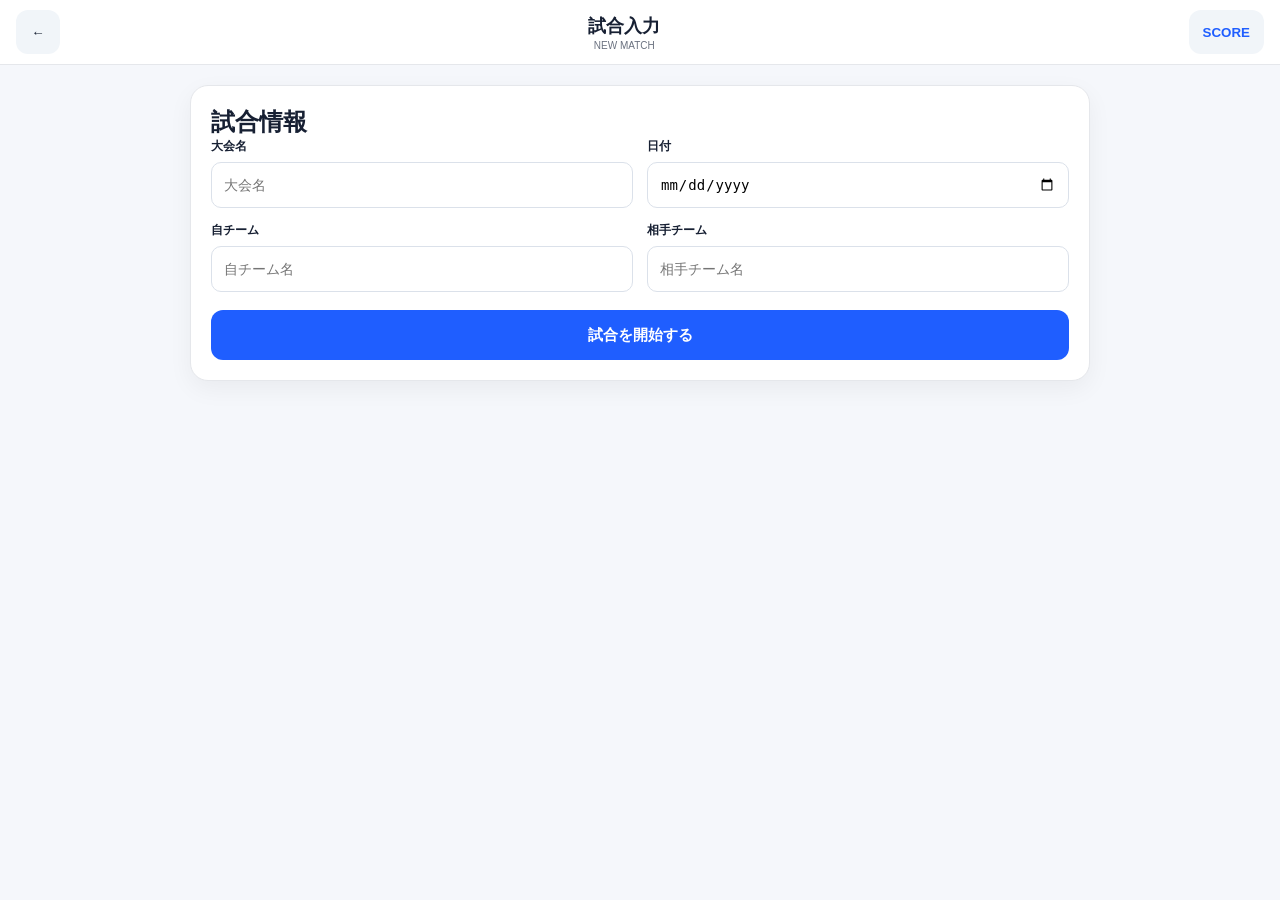
==== match.html @ f236a16b "Update match.html" ====
<!DOCTYPE html>
<html lang="ja">
<head>
    <meta charset="UTF-8">
    <meta name="viewport" content="width=device-width, initial-scale=1.0">

    <title>試合入力 | Handball Stats Hub</title>

    <link rel="stylesheet" href="css/style.css">
    <link rel="stylesheet" href="css/match.css">

    <script defer src="js/storage.js"></script>
    <script defer src="js/match.js"></script>
</head>

<body>

<header class="match-header">

    <button
        type="button"
        class="back-button"
        onclick="location.href='index.html'">
        ←
    </button>

    <div class="match-title">
        <h1>試合入力</h1>
        <span id="matchStatus">NEW MATCH</span>
    </div>

    <button
        type="button"
        class="running-score-button"
        onclick="openRunningScore()">
        SCORE
    </button>

</header>


<main class="match-container">

    <!-- =========================
         試合作成
    ========================== -->

    <section
        id="matchSetup"
        class="match-card setup-card">

        <div class="card-title">
            <h2>試合情報</h2>
        </div>

        <div class="form-grid">

            <label class="form-field">
                <span>大会名</span>
                <input
                    type="text"
                    id="competition"
                    placeholder="大会名">
            </label>

            <label class="form-field">
                <span>日付</span>
                <input
                    type="date"
                    id="matchDate">
            </label>

            <label class="form-field">
                <span>自チーム</span>
                <input
                    type="text"
                    id="homeTeam"
                    placeholder="自チーム名">
            </label>

            <label class="form-field">
                <span>相手チーム</span>
                <input
                    type="text"
                    id="awayTeam"
                    placeholder="相手チーム名">
            </label>

        </div>

        <button
            type="button"
            id="createMatchButton"
            class="primary-button">
            試合を開始する
        </button>

    </section>


    <!-- =========================
         試合中ヘッダー
    ========================== -->

    <section
        id="liveMatchArea"
        class="live-match-area hidden">

        <div class="score-header">

            <div class="team-score home-score">

                <span
                    id="displayHomeTeam"
                    class="team-name">
                    自チーム
                </span>

                <strong id="homeScore">
                    0
                </strong>

            </div>


            <div class="match-clock">

                <span id="periodDisplay">
                    前半
                </span>

                <strong id="matchClock">
                    00:00
                </strong>

                <div class="clock-controls">

                    <button
                        type="button"
                        id="clockStartButton">
                        START
                    </button>

                    <button
                        type="button"
                        id="clockStopButton">
                        STOP
                    </button>

                </div>

            </div>


            <div class="team-score away-score">

                <span
                    id="displayAwayTeam"
                    class="team-name">
                    相手チーム
                </span>

                <strong id="awayScore">
                    0
                </strong>

            </div>

        </div>


        <!-- =========================
             チーム切替
        ========================== -->

        <div class="team-switch">

            <button
                type="button"
                class="team-switch-button active"
                data-team="home"
                id="homeTeamButton">
                自チーム
            </button>

            <button
                type="button"
                class="team-switch-button"
                data-team="away"
                id="awayTeamButton">
                相手チーム
            </button>

        </div>


        <!-- =========================
             現在の入力情報
        ========================== -->

        <section class="input-status-card">

            <div>
                <span>TEAM</span>
                <strong id="selectedTeamLabel">
                    自チーム
                </strong>
            </div>

            <div>
                <span>PLAYER</span>
                <strong id="selectedPlayerLabel">
                    -
                </strong>
            </div>

            <div>
                <span>POSITION</span>
                <strong id="selectedPositionLabel">
                    -
                </strong>
            </div>

            <div>
                <span>COURSE</span>
                <strong id="selectedCourseLabel">
                    -
                </strong>
            </div>

            <div>
                <span>RESULT</span>
                <strong id="selectedResultLabel">
                    -
                </strong>
            </div>

        </section>


        <!-- =========================
     ポジション・背番号
========================== -->

<section class="input-section">

    <div class="section-heading">
        <h2>ポジション・背番号</h2>
        <span>背番号は文字入力可能</span>
    </div>

    <div class="position-player-grid">

        <div class="position-player-card">
            <span class="position-label">LW</span>
            <input
                type="text"
                class="player-number-input"
                data-position-player="LW"
                placeholder="背番号"
                autocomplete="off">
        </div>

        <div class="position-player-card">
            <span class="position-label">LB</span>
            <input
                type="text"
                class="player-number-input"
                data-position-player="LB"
                placeholder="背番号"
                autocomplete="off">
        </div>

        <div class="position-player-card">
            <span class="position-label">CB</span>
            <input
                type="text"
                class="player-number-input"
                data-position-player="CB"
                placeholder="背番号"
                autocomplete="off">
        </div>

        <div class="position-player-card">
            <span class="position-label">RB</span>
            <input
                type="text"
                class="player-number-input"
                data-position-player="RB"
                placeholder="背番号"
                autocomplete="off">
        </div>

        <div class="position-player-card">
            <span class="position-label">RW</span>
            <input
                type="text"
                class="player-number-input"
                data-position-player="RW"
                placeholder="背番号"
                autocomplete="off">
        </div>

        <div class="position-player-card">
            <span class="position-label">PV</span>
            <input
                type="text"
                class="player-number-input"
                data-position-player="PV"
                placeholder="背番号"
                autocomplete="off">
        </div>

    </div>

</section>

        <!-- =========================
             シュートコース
        ========================== -->

        <section class="input-section">

            <div class="section-heading">

                <h2>シュートコース</h2>

                <span>
                    ワンタップで選択
                </span>

            </div>

            <div
                id="shotCourseGrid"
                class="shot-course-grid">

                <button type="button" data-course="UL">
                    UL
                </button>

                <button type="button" data-course="UC">
                    UC
                </button>

                <button type="button" data-course="UR">
                    UR
                </button>

                <button type="button" data-course="ML">
                    ML
                </button>

                <button type="button" data-course="MC">
                    MC
                </button>

                <button type="button" data-course="MR">
                    MR
                </button>

                <button type="button" data-course="LL">
                    LL
                </button>

                <button type="button" data-course="LC">
                    LC
                </button>

                <button type="button" data-course="LR">
                    LR
                </button>

            </div>

        </section>


        <!-- =========================
             結果
        ========================== -->

        <section class="input-section">

            <div class="section-heading">

                <h2>結果</h2>

            </div>

            <div class="result-grid">

                <button
                    type="button"
                    data-result="GOAL">
                    GOAL
                </button>

                <button
                    type="button"
                    data-result="GK">
                    GK
                </button>

                <button
                    type="button"
                    data-result="BLOCK">
                    BLOCK
                </button>

                <button
                    type="button"
                    data-result="POST">
                    POST
                </button>

                <button
                    type="button"
                    data-result="OUT">
                    OUT
                </button>

            </div>

        </section>


        <!-- =========================
             攻撃種類
        ========================== -->

        <section class="input-section">

            <div class="section-heading">

                <h2>攻撃</h2>

            </div>

            <div class="attack-grid">

                <button
                    type="button"
                    data-attack="SET">
                    SET
                </button>

                <button
                    type="button"
                    data-attack="FAST">
                    FAST
                </button>

                <button
                    type="button"
                    data-attack="2FAST">
                    2FAST
                </button>

                <button
                    type="button"
                    data-attack="7M">
                    7M
                </button>

            </div>

        </section>


        <!-- =========================
             OTHER
        ========================== -->

        <section class="other-section">

            <button
                type="button"
                id="otherButton"
                class="other-button">
                OTHER
            </button>

            <div
                id="otherMenu"
                class="other-menu hidden">

                <button
                    type="button"
                    data-other="MISS">
                    ミス
                </button>

                <button
                    type="button"
                    data-other="PENALTY">
                    ペナルティ
                </button>

                <button
                    type="button"
                    data-other="TIMEOUT">
                    タイムアウト
                </button>

                <button
                    type="button"
                    data-other="FREETHROW">
                    フリースロー
                </button>

                <button
                    type="button"
                    data-other="SUBSTITUTION">
                    選手交代
                </button>

            </div>

        </section>


        <!-- =========================
             保存
        ========================== -->

        <section class="save-section">

            <button
                type="button"
                id="saveEventButton"
                class="save-event-button">
                この記録を保存
            </button>

            <button
                type="button"
                id="clearInputButton"
                class="clear-input-button">
                入力をクリア
            </button>

        </section>


        <!-- =========================
             試合終了
        ========================== -->

        <section class="finish-section">

            <button
                type="button"
                id="finishMatchButton"
                class="finish-button">
                試合終了・保存
            </button>

        </section>

    </section>

</main>


<!-- =========================
     OTHERモーダル
========================== -->

<div
    id="otherModal"
    class="modal-overlay hidden">

    <div class="modal">

        <div class="modal-header">

            <h2 id="otherModalTitle">
                OTHER
            </h2>

            <button
                type="button"
                id="closeOtherModal">
                ×
            </button>

        </div>


        <div
            id="otherModalContent"
            class="modal-content">

            <!-- JavaScriptで内容を生成 -->

        </div>

    </div>

</div>


</body>
</html>
---- css/style.css ----
* {
    box-sizing: border-box;
    margin: 0;
    padding: 0;
}

:root {
    --primary: #1f5eff;
    --primary-dark: #1647c7;
    --background: #f5f7fb;
    --surface: #ffffff;
    --text: #172033;
    --subtext: #6b7280;
    --border: #e5e7eb;
    --shadow: 0 8px 24px rgba(0, 0, 0, 0.06);
    --radius: 18px;
}

body {
    min-height: 100vh;
    background: var(--background);
    color: var(--text);
    font-family:
        -apple-system,
        BlinkMacSystemFont,
        "Segoe UI",
        "Hiragino Kaku Gothic ProN",
        "Hiragino Sans",
        Meiryo,
        sans-serif;
}

/* =========================
   Header
========================= */

.top-bar {
    width: 100%;
    background: var(--surface);
    border-bottom: 1px solid var(--border);
    padding: 20px 24px;
}

.logo h1 {
    font-size: 22px;
    font-weight: 700;
    letter-spacing: -0.3px;
}

.logo p {
    margin-top: 4px;
    color: var(--subtext);
    font-size: 12px;
}

/* =========================
   Home
========================= */

.home-container {
    width: min(1100px, calc(100% - 32px));
    margin: 0 auto;
    padding: 32px 0 50px;
}

.hero {
    background: var(--surface);
    border: 1px solid var(--border);
    border-radius: var(--radius);
    padding: 32px;
    margin-bottom: 24px;
    box-shadow: var(--shadow);
}

.hero h2 {
    font-size: 28px;
    line-height: 1.3;
    margin-bottom: 10px;
}

.hero p {
    color: var(--subtext);
    font-size: 15px;
    line-height: 1.7;
}

/* =========================
   Menu
========================= */

.menu-grid {
    display: grid;
    grid-template-columns: repeat(3, 1fr);
    gap: 16px;
}

.menu-card {
    appearance: none;
    width: 100%;
    min-height: 180px;
    border: 1px solid var(--border);
    border-radius: var(--radius);
    background: var(--surface);
    color: var(--text);
    padding: 24px;
    text-align: left;
    cursor: pointer;
    box-shadow: var(--shadow);
    transition:
        transform 0.15s ease,
        box-shadow 0.15s ease,
        border-color 0.15s ease;
}

.menu-card:hover {
    transform: translateY(-2px);
    border-color: #cbd5e1;
    box-shadow: 0 12px 28px rgba(0, 0, 0, 0.08);
}

.menu-card:active {
    transform: translateY(0);
}

.menu-card .icon {
    width: 46px;
    height: 46px;
    display: flex;
    align-items: center;
    justify-content: center;
    margin-bottom: 20px;
    border-radius: 13px;
    background: #edf3ff;
    color: var(--primary);
    font-size: 12px;
    font-weight: 800;
    letter-spacing: 0.5px;
}

.menu-card h3 {
    font-size: 18px;
    margin-bottom: 8px;
}

.menu-card p {
    color: var(--subtext);
    font-size: 13px;
    line-height: 1.6;
}

/* =========================
   Recent Matches
========================= */

.recent-section {
    margin-top: 36px;
}

.section-header {
    display: flex;
    align-items: center;
    justify-content: space-between;
    margin-bottom: 14px;
}

.section-header h2 {
    font-size: 20px;
}

.text-button {
    border: 0;
    background: transparent;
    color: var(--primary);
    font-size: 13px;
    font-weight: 600;
    cursor: pointer;
}

.text-button:hover {
    color: var(--primary-dark);
}

.recent-matches {
    width: 100%;
}

.empty-state {
    background: var(--surface);
    border: 1px solid var(--border);
    border-radius: var(--radius);
    padding: 48px 24px;
    text-align: center;
    box-shadow: var(--shadow);
}

.empty-icon {
    width: 54px;
    height: 54px;
    margin: 0 auto 16px;
    display: flex;
    align-items: center;
    justify-content: center;
    border-radius: 14px;
    background: #eef2f7;
    color: #64748b;
    font-size: 10px;
    font-weight: 800;
}

.empty-state h3 {
    font-size: 16px;
    margin-bottom: 7px;
}

.empty-state p {
    color: var(--subtext);
    font-size: 13px;
}

/* =========================
   Footer
========================= */

.app-footer {
    padding: 24px 16px 32px;
    text-align: center;
    color: var(--subtext);
    font-size: 11px;
    line-height: 1.7;
}

/* =========================
   Tablet
========================= */

@media (max-width: 800px) {

    .menu-grid {
        grid-template-columns: repeat(2, 1fr);
    }

}

/* =========================
   Smartphone
========================= */

@media (max-width: 560px) {

    .top-bar {
        padding: 16px;
    }

    .logo h1 {
        font-size: 19px;
    }

    .home-container {
        width: calc(100% - 24px);
        padding-top: 20px;
    }

    .hero {
        padding: 24px 20px;
        margin-bottom: 16px;
    }

    .hero h2 {
        font-size: 22px;
    }

    .hero p {
        font-size: 13px;
    }

    .menu-grid {
        grid-template-columns: 1fr 1fr;
        gap: 10px;
    }

    .menu-card {
        min-height: 150px;
        padding: 18px;
    }

    .menu-card .icon {
        width: 40px;
        height: 40px;
        margin-bottom: 14px;
    }

    .menu-card h3 {
        font-size: 15px;
    }

    .menu-card p {
        font-size: 11px;
    }

    .recent-section {
        margin-top: 26px;
    }

    .section-header h2 {
        font-size: 18px;
    }

    .empty-state {
        padding: 38px 18px;
    }

}

/* =========================
   Very Small Smartphone
========================= */

@media (max-width: 360px) {

    .menu-grid {
        grid-template-columns: 1fr;
    }

    .menu-card {
        min-height: 125px;
    }

}
---- css/match.css ----
* {
    box-sizing: border-box;
}

.match-header {
    position: sticky;
    top: 0;
    z-index: 100;
    display: flex;
    align-items: center;
    justify-content: space-between;
    gap: 12px;
    min-height: 64px;
    padding: 10px 16px;
    background: #ffffff;
    border-bottom: 1px solid #e5e7eb;
}

.back-button,
.running-score-button {
    width: 44px;
    height: 44px;
    border: 0;
    border-radius: 12px;
    background: #f1f5f9;
    color: #172033;
    font-weight: 700;
    cursor: pointer;
}

.running-score-button {
    width: auto;
    padding: 0 14px;
    color: #1f5eff;
}

.match-title {
    flex: 1;
    text-align: center;
}

.match-title h1 {
    font-size: 18px;
}

.match-title span {
    display: block;
    margin-top: 2px;
    color: #6b7280;
    font-size: 10px;
}

.match-container {
    width: min(900px, calc(100% - 24px));
    margin: 0 auto;
    padding: 20px 0 40px;
}

.match-card {
    background: #ffffff;
    border: 1px solid #e5e7eb;
    border-radius: 18px;
    padding: 20px;
    box-shadow: 0 8px 24px rgba(0, 0, 0, 0.05);
}

.form-grid {
    display: grid;
    grid-template-columns: 1fr 1fr;
    gap: 14px;
}

.form-field {
    display: flex;
    flex-direction: column;
    gap: 7px;
}

.form-field span {
    font-size: 12px;
    font-weight: 600;
}

.form-field input {
    width: 100%;
    height: 46px;
    padding: 0 12px;
    border: 1px solid #dbe1ea;
    border-radius: 10px;
    font-size: 14px;
    outline: none;
}

.form-field input:focus {
    border-color: #1f5eff;
}

.primary-button {
    width: 100%;
    height: 50px;
    margin-top: 18px;
    border: 0;
    border-radius: 12px;
    background: #1f5eff;
    color: #ffffff;
    font-size: 15px;
    font-weight: 700;
    cursor: pointer;
}

.hidden {
    display: none !important;
}

.score-header {
    display: grid;
    grid-template-columns: 1fr auto 1fr;
    align-items: center;
    gap: 14px;
    margin-bottom: 16px;
}

.team-score {
    display: flex;
    flex-direction: column;
    gap: 5px;
}

.team-score strong {
    font-size: 34px;
}

.away-score {
    text-align: right;
    align-items: flex-end;
}

.team-name {
    color: #64748b;
    font-size: 12px;
    font-weight: 600;
}

.match-clock {
    min-width: 100px;
    text-align: center;
}

.match-clock span {
    display: block;
    color: #64748b;
    font-size: 11px;
}

.match-clock strong {
    display: block;
    margin: 2px 0 6px;
    font-size: 22px;
    font-variant-numeric: tabular-nums;
}

.clock-controls {
    display: flex;
    justify-content: center;
    gap: 5px;
}

.clock-controls button {
    border: 1px solid #dbe1ea;
    border-radius: 7px;
    background: #ffffff;
    padding: 5px 7px;
    font-size: 9px;
    cursor: pointer;
}

.team-switch {
    display: grid;
    grid-template-columns: 1fr 1fr;
    gap: 6px;
    padding: 5px;
    margin-bottom: 16px;
    background: #eef2f7;
    border-radius: 12px;
}

.team-switch-button {
    height: 44px;
    border: 0;
    border-radius: 9px;
    background: transparent;
    color: #64748b;
    font-weight: 700;
    cursor: pointer;
}

.team-switch-button.active {
    background: #1f5eff;
    color: #ffffff;
}

.input-status-card {
    display: grid;
    grid-template-columns: repeat(5, 1fr);
    gap: 8px;
    padding: 12px;
    margin-bottom: 20px;
    border: 1px solid #e5e7eb;
    border-radius: 14px;
    background: #f8fafc;
}

.input-status-card div {
    min-width: 0;
    text-align: center;
}

.input-status-card span {
    display: block;
    margin-bottom: 4px;
    color: #94a3b8;
    font-size: 8px;
    font-weight: 700;
}

.input-status-card strong {
    display: block;
    overflow: hidden;
    color: #172033;
    font-size: 11px;
    text-overflow: ellipsis;
    white-space: nowrap;
}

.input-section {
    margin-top: 20px;
}

.section-heading {
    display: flex;
    align-items: center;
    justify-content: space-between;
    margin-bottom: 10px;
}

.section-heading h2 {
    font-size: 15px;
}

.section-heading span {
    color: #94a3b8;
    font-size: 10px;
}

.player-grid {
    display: grid;
    grid-template-columns: repeat(8, 1fr);
    gap: 7px;
}

.player-grid button,
.position-grid button,
.shot-course-grid button,
.result-grid button,
.attack-grid button {
    min-height: 42px;
    border: 1px solid #dbe1ea;
    border-radius: 9px;
    background: #ffffff;
    color: #172033;
    font-weight: 700;
    cursor: pointer;
}

.player-grid button.active,
.position-grid button.active,
.shot-course-grid button.active,
.result-grid button.active,
.attack-grid button.active {
    border-color: #1f5eff;
    background: #edf3ff;
    color: #1f5eff;
}

.position-grid {
    display: grid;
    grid-template-columns: repeat(6, 1fr);
    gap: 7px;
}

.shot-course-grid {
    display: grid;
    grid-template-columns: repeat(3, 1fr);
    gap: 7px;
    max-width: 360px;
    margin: 0 auto;
}

.shot-course-grid button {
    min-height: 58px;
    font-size: 13px;
}

.result-grid {
    display: grid;
    grid-template-columns: repeat(5, 1fr);
    gap: 7px;
}

.result-grid button {
    min-height: 48px;
    font-size: 11px;
}

.attack-grid {
    display: grid;
    grid-template-columns: repeat(4, 1fr);
    gap: 7px;
}

.attack-grid button {
    min-height: 46px;
}

.other-section {
    margin-top: 20px;
}

.other-button {
    width: 100%;
    height: 50px;
    border: 1px solid #cbd5e1;
    border-radius: 12px;
    background: #f8fafc;
    color: #172033;
    font-size: 14px;
    font-weight: 800;
    cursor: pointer;
}

.other-menu {
    display: grid;
    grid-template-columns: repeat(2, 1fr);
    gap: 7px;
    margin-top: 8px;
}

.other-menu button {
    min-height: 44px;
    border: 1px solid #dbe1ea;
    border-radius: 9px;
    background: #ffffff;
    cursor: pointer;
}

.save-section {
    display: grid;
    grid-template-columns: 2fr 1fr;
    gap: 8px;
    margin-top: 20px;
}

.save-event-button {
    height: 54px;
    border: 0;
    border-radius: 12px;
    background: #1f5eff;
    color: #ffffff;
    font-size: 15px;
    font-weight: 800;
    cursor: pointer;
}

.clear-input-button {
    height: 54px;
    border: 1px solid #dbe1ea;
    border-radius: 12px;
    background: #ffffff;
    color: #64748b;
    font-weight: 700;
    cursor: pointer;
}

.finish-section {
    margin-top: 12px;
}

.finish-button {
    width: 100%;
    height: 48px;
    border: 1px solid #fecaca;
    border-radius: 12px;
    background: #fff7f7;
    color: #b91c1c;
    font-weight: 700;
    cursor: pointer;
}

.modal-overlay {
    position: fixed;
    inset: 0;
    z-index: 1000;
    display: flex;
    align-items: flex-end;
    justify-content: center;
    padding: 12px;
    background: rgba(15, 23, 42, 0.45);
}

.modal {
    width: min(520px, 100%);
    max-height: 80vh;
    overflow-y: auto;
    border-radius: 18px 18px 12px 12px;
    background: #ffffff;
}

.modal-header {
    display: flex;
    align-items: center;
    justify-content: space-between;
    padding: 16px;
    border-bottom: 1px solid #e5e7eb;
}

.modal-header h2 {
    font-size: 17px;
}

.modal-header button {
    width: 34px;
    height: 34px;
    border: 0;
    border-radius: 8px;
    background: #f1f5f9;
    font-size: 20px;
    cursor: pointer;
}

.modal-content {
    display: grid;
    gap: 8px;
    padding: 16px;
}

.modal-content button {
    min-height: 48px;
    border: 1px solid #dbe1ea;
    border-radius: 10px;
    background: #ffffff;
    font-weight: 700;
    cursor: pointer;
}

@media (max-width: 600px) {

    .match-container {
        width: calc(100% - 16px);
        padding-top: 12px;
    }

    .match-card {
        padding: 14px;
    }

    .form-grid {
        grid-template-columns: 1fr;
    }

    .input-status-card {
        grid-template-columns: repeat(5, 1fr);
        padding: 9px 5px;
    }

    .player-grid {
        grid-template-columns: repeat(8, 1fr);
    }

    .player-grid button {
        min-height: 40px;
    }

    .position-grid {
        grid-template-columns: repeat(3, 1fr);
    }

    .result-grid {
        grid-template-columns: repeat(3, 1fr);
    }

    .result-grid button:nth-child(4),
    .result-grid button:nth-child(5) {
        grid-column: span 1;
    }

    .attack-grid {
        grid-template-columns: repeat(4, 1fr);
    }

    .save-section {
        grid-template-columns: 1fr;
    }

}

@media (max-width: 380px) {

    .player-grid {
        grid-template-columns: repeat(4, 1fr);
    }

    .score-header {
        gap: 7px;
    }

    .team-score strong {
        font-size: 28px;
    }

    .match-clock strong {
        font-size: 19px;
    }

    .input-status-card strong {
        font-size: 9px;
    }

    .attack-grid {
        grid-template-columns: repeat(2, 1fr);
    }

}
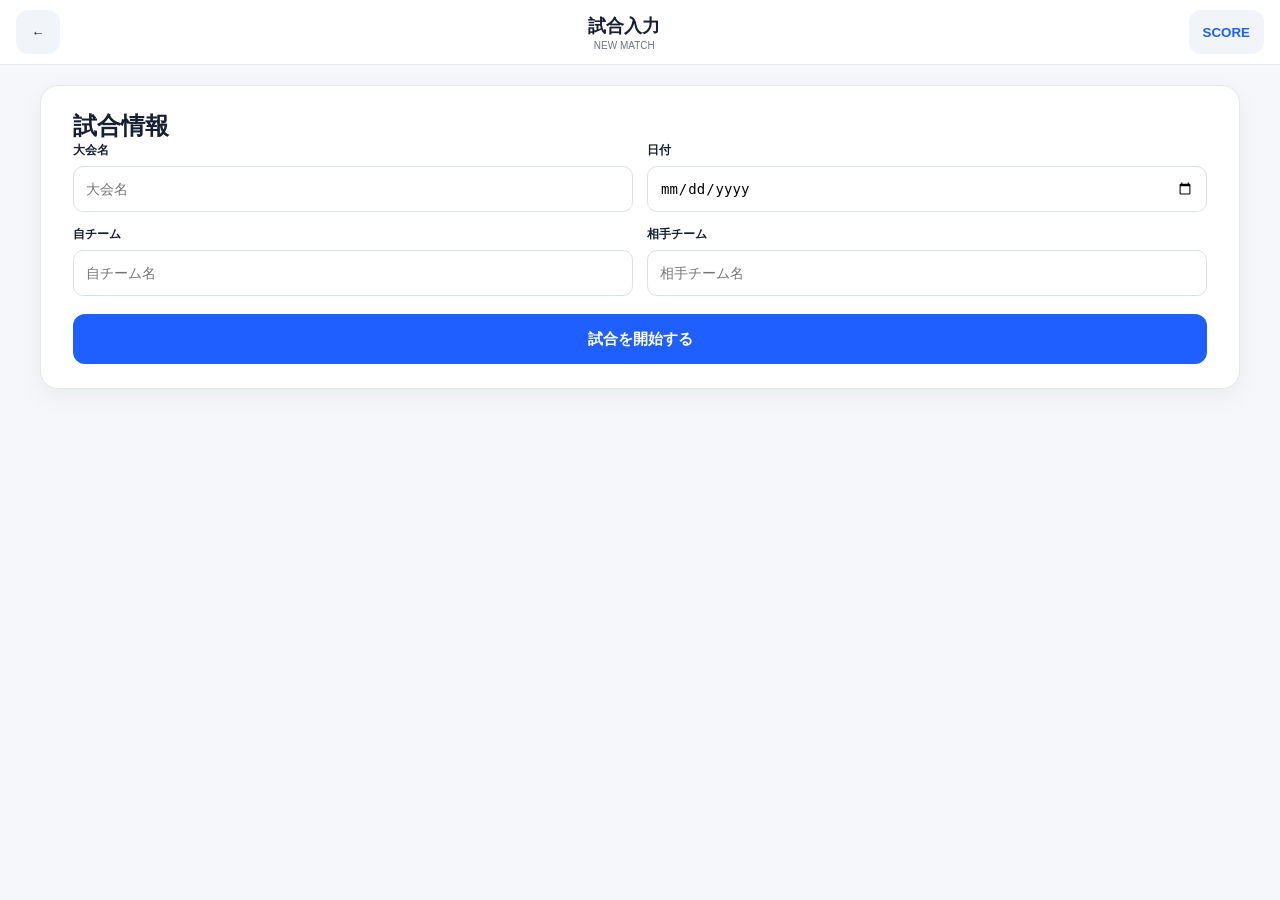
==== commit e7bd3c92: "Update match.html" ====
--- a/match.html
+++ b/match.html
@@ -249,69 +249,78 @@
         <span>背番号は文字入力可能</span>
     </div>
 
-    <div class="position-player-grid">
-
-        <div class="position-player-card">
-            <span class="position-label">LW</span>
-            <input
-                type="text"
-                class="player-number-input"
-                data-position-player="LW"
-                placeholder="背番号"
-                autocomplete="off">
+
+        <div class="position-player-grid">
+
+    <div class="position-player-card">
+        <span class="position-label">LW</span>
+        <input type="text" class="player-number-input"
+               data-position-player="LW"
+               placeholder="背番号"
+               autocomplete="off">
+    </div>
+
+    <div class="position-player-card">
+        <span class="position-label">PV</span>
+        <input type="text" class="player-number-input"
+               data-position-player="PV"
+               placeholder="背番号"
+               autocomplete="off">
+    </div>
+
+    <div class="position-player-card">
+        <span class="position-label">RW</span>
+        <input type="text" class="player-number-input"
+               data-position-player="RW"
+               placeholder="背番号"
+               autocomplete="off">
+    </div>
+
+    <div class="position-player-card">
+        <span class="position-label">LB</span>
+        <input type="text" class="player-number-input"
+               data-position-player="LB"
+               placeholder="背番号"
+               autocomplete="off">
+    </div>
+
+    <div class="position-player-card">
+        <span class="position-label">CB</span>
+        <input type="text" class="player-number-input"
+               data-position-player="CB"
+               placeholder="背番号"
+               autocomplete="off">
+    </div>
+
+    <div class="position-player-card">
+        <span class="position-label">RB</span>
+        <input type="text" class="player-number-input"
+               data-position-player="RB"
+               placeholder="背番号"
+               autocomplete="off">
+    </div>
+
+           <div class="position-player-card">
+    <span class="position-label">EP</span>
+    <input
+        type="text"
+        class="player-number-input"
+        data-position-player="EP"
+        placeholder="背番号"
+        autocomplete="off">
+</div>
+
+<div class="position-player-card">
+    <span class="position-label">GK</span>
+    <input
+        type="text"
+        class="player-number-input"
+        data-position-player="GK"
+        placeholder="背番号"
+        autocomplete="off">
+</div> 
+
         </div>
-
-        <div class="position-player-card">
-            <span class="position-label">LB</span>
-            <input
-                type="text"
-                class="player-number-input"
-                data-position-player="LB"
-                placeholder="背番号"
-                autocomplete="off">
-        </div>
-
-        <div class="position-player-card">
-            <span class="position-label">CB</span>
-            <input
-                type="text"
-                class="player-number-input"
-                data-position-player="CB"
-                placeholder="背番号"
-                autocomplete="off">
-        </div>
-
-        <div class="position-player-card">
-            <span class="position-label">RB</span>
-            <input
-                type="text"
-                class="player-number-input"
-                data-position-player="RB"
-                placeholder="背番号"
-                autocomplete="off">
-        </div>
-
-        <div class="position-player-card">
-            <span class="position-label">RW</span>
-            <input
-                type="text"
-                class="player-number-input"
-                data-position-player="RW"
-                placeholder="背番号"
-                autocomplete="off">
-        </div>
-
-        <div class="position-player-card">
-            <span class="position-label">PV</span>
-            <input
-                type="text"
-                class="player-number-input"
-                data-position-player="PV"
-                placeholder="背番号"
-                autocomplete="off">
-        </div>
-
-    </div>
 
 </section>
 
--- a/css/match.css
+++ b/css/match.css
@@ -530,3 +530,196 @@
     }
 
 }
+
+/* =========================
+   ポジション・背番号
+========================= */
+
+.position-player-grid {
+    display: grid;
+    grid-template-columns: repeat(3, 1fr);
+    gap: 10px;
+    width: 100%;
+}
+
+.position-player-card {
+    display: flex;
+    flex-direction: column;
+    align-items: center;
+    justify-content: center;
+    gap: 8px;
+    min-height: 82px;
+    padding: 10px;
+    border: 1px solid #dbe1ea;
+    border-radius: 12px;
+    background: #ffffff;
+}
+
+.position-label {
+    color: #172033;
+    font-size: 15px;
+    font-weight: 800;
+}
+
+.player-number-input {
+    width: 100%;
+    height: 38px;
+    padding: 0 8px;
+    border: 1px solid #cbd5e1;
+    border-radius: 8px;
+    background: #ffffff;
+    color: #172033;
+    font-size: 14px;
+    text-align: center;
+    outline: none;
+}
+
+.player-number-input:focus {
+    border-color: #1f5eff;
+    box-shadow: 0 0 0 2px rgba(31, 94, 255, 0.1);
+}
+
+.player-number-input::placeholder {
+    color: #94a3b8;
+    font-size: 11px;
+}
+
+/* =========================
+   試合入力画面・タブレット調整
+========================= */
+
+@media (min-width: 700px) {
+
+    .match-container {
+        width: min(1100px, calc(100% - 32px));
+    }
+
+    .match-card {
+        padding: 24px 28px;
+    }
+
+    .position-player-grid {
+        max-width: 720px;
+        margin: 0 auto;
+    }
+
+    .shot-course-grid {
+        max-width: 500px;
+    }
+
+}
+
+
+/* =========================
+   iPad 横向き入力
+========================= */
+
+@media (min-width: 900px) {
+
+    .match-container {
+        width: min(1200px, calc(100% - 40px));
+    }
+
+    .match-card {
+        padding: 24px 32px;
+    }
+
+    .input-section {
+        margin-top: 24px;
+    }
+
+    .position-player-grid {
+        max-width: 760px;
+    }
+
+    .position-player-card {
+        min-height: 90px;
+    }
+
+    .player-number-input {
+        max-width: 180px;
+    }
+
+    .shot-course-grid {
+        max-width: 540px;
+    }
+
+}
+
+
+/* =========================
+   スマートフォン
+========================= */
+
+@media (max-width: 699px) {
+
+    .position-player-grid {
+        grid-template-columns: repeat(3, 1fr);
+        gap: 7px;
+    }
+
+    .position-player-card {
+        min-height: 72px;
+        padding: 7px;
+        gap: 5px;
+    }
+
+    .position-label {
+        font-size: 13px;
+    }
+
+    .player-number-input {
+        height: 34px;
+        font-size: 13px;
+    }
+
+}
+
+
+/* =========================
+   小型スマートフォン
+========================= */
+
+@media (max-width: 400px) {
+
+    .match-header {
+        min-height: 58px;
+        padding: 7px 10px;
+    }
+
+    .match-title h1 {
+        font-size: 16px;
+    }
+
+    .match-container {
+        width: calc(100% - 10px);
+    }
+
+    .match-card {
+        padding: 11px;
+    }
+
+    .position-player-grid {
+        gap: 5px;
+    }
+
+    .position-player-card {
+        min-height: 68px;
+        padding: 6px 4px;
+    }
+
+    .position-label {
+        font-size: 12px;
+    }
+
+    .player-number-input {
+        height: 32px;
+        padding: 0 4px;
+        font-size: 12px;
+    }
+
+    .player-number-input::placeholder {
+        font-size: 9px;
+    }
+
+}
